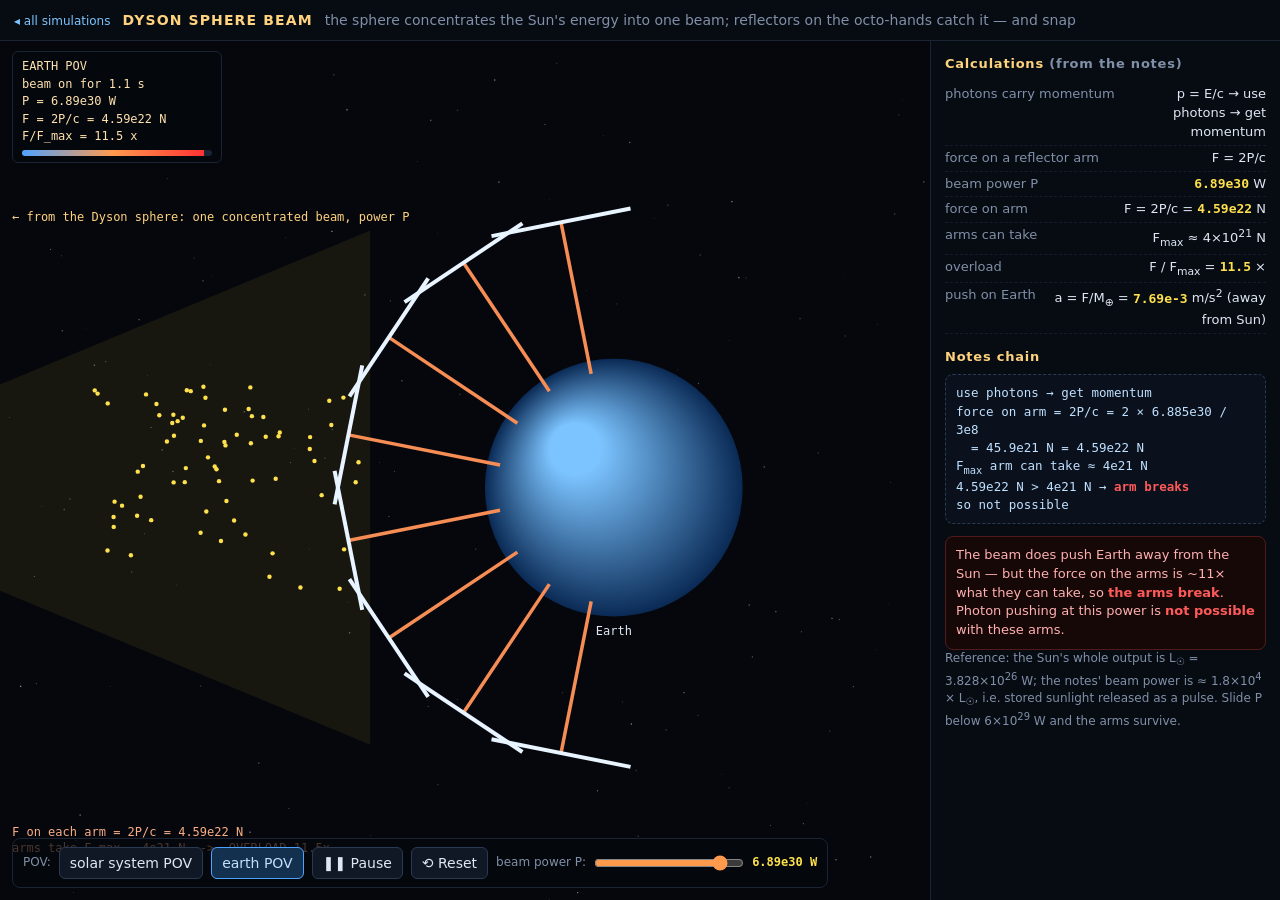
==== dyson-sphere/index.html @ d4cb7617 "Add two standalone sims (hydrogen-collecting-disk, dyson-sphere) + hub page - hydrogen-collecting-di" ====
<!doctype html>
<html lang="en">
<head>
<meta charset="utf-8" />
<meta name="viewport" content="width=device-width, initial-scale=1" />
<title>Sim 3 · Dyson Sphere Beam — OCTO-EARTH</title>
<link rel="stylesheet" href="style.css" />
</head>
<body>
<header>
  <a class="home" href="../index.html">◂ all simulations</a>
  <b>DYSON SPHERE BEAM</b>
  <span class="dim">the sphere concentrates the Sun's energy into one beam; reflectors on the octo-hands catch it — and snap</span>
</header>

<main>
  <section id="stage">
    <canvas id="cv"></canvas>
    <div id="hud" class="mono"></div>
    <div id="controls">
      <span class="lbl">POV:</span>
      <button id="povSolar" class="pov">solar system POV</button>
      <button id="povEarth" class="pov active">earth POV</button>
      <button id="btnPlay">❚❚ Pause</button>
      <button id="btnReset">⟲ Reset</button>
      <span class="lbl">beam power P:</span>
      <input id="pow" type="range" min="26" max="31.5" step="0.01" value="30.838" />
      <b id="powLbl" class="mono"></b>
    </div>
  </section>

  <aside id="calc">
    <h3>Calculations <span class="dim">(from the notes)</span></h3>

    <div class="row"><span class="k">photons carry momentum</span><span class="v">p = E/c → use photons → get momentum</span></div>
    <div class="row"><span class="k">force on a reflector arm</span><span class="v">F = 2P/c</span></div>
    <div class="row"><span class="k">beam power P</span><span class="v"><b id="cP"></b> W</span></div>
    <div class="row"><span class="k">force on arm</span><span class="v">F = 2P/c = <b id="cF"></b> N</span></div>
    <div class="row"><span class="k">arms can take</span><span class="v">F<sub>max</sub> ≈ 4×10<sup>21</sup> N</span></div>
    <div class="row"><span class="k">overload</span><span class="v">F / F<sub>max</sub> = <b id="cR"></b> ×</span></div>
    <div class="row"><span class="k">push on Earth</span><span class="v">a = F/M<sub>⊕</sub> = <b id="cA"></b> m/s<sup>2</sup> (away from Sun)</span></div>

    <h3>Notes chain</h3>
    <div class="notechain mono">
      use photons → get momentum<br />
      force on arm = 2P/c = 2 × 6.885e30 / 3e8<br />
      &nbsp;&nbsp;= 45.9e21 N = 4.59e22 N<br />
      F<sub>max</sub> arm can take ≈ 4e21 N<br />
      4.59e22 N &gt; 4e21 N → <b>arm breaks</b><br />
      so not possible
    </div>

    <div id="verdict">The beam does push Earth away from the Sun — but the force on the arms is
      ~11× what they can take, so <b>the arms break</b>. Photon pushing at this power is
      <b>not possible</b> with these arms.</div>
    <div class="dim small">Reference: the Sun's whole output is L<sub>☉</sub> = 3.828×10<sup>26</sup> W;
      the notes' beam power is ≈ 1.8×10<sup>4</sup> × L<sub>☉</sub>, i.e. stored sunlight released as a pulse.
      Slide P below 6×10<sup>29</sup> W and the arms survive.</div>
  </aside>
</main>
<script src="sim.js"></script>
</body>
</html>
---- dyson-sphere/style.css ----
* { box-sizing: border-box; margin: 0; padding: 0; }
html, body { height: 100%; }
body {
  background: #05070c; color: #dfe7f3;
  font: 14px/1.45 system-ui, -apple-system, "Segoe UI", Roboto, sans-serif;
  display: flex; flex-direction: column; overflow: hidden;
}
.mono { font-family: ui-monospace, SFMono-Regular, Menlo, Consolas, monospace; }
.small { font-size: 12px; }
.dim { color: #8090a8; }

header {
  display: flex; align-items: baseline; gap: 12px; flex-wrap: wrap;
  padding: 10px 14px; border-bottom: 1px solid #1b2434; background: #070b12;
}
header b { letter-spacing: .08em; color: #ffd27f; }
.home { color: #7cc4ff; text-decoration: none; font-size: 12px; }
.home:hover { text-decoration: underline; }

main { flex: 1; display: flex; min-height: 0; }
#stage { flex: 1; position: relative; min-width: 0; }
#cv { width: 100%; height: 100%; display: block; }

#hud {
  position: absolute; top: 10px; left: 12px; pointer-events: none;
  background: rgba(5, 7, 12, .72); border: 1px solid #1b2434; border-radius: 6px;
  padding: 6px 9px; font-size: 12px; white-space: pre-line; color: #ffe1b0;
}
#hud .bar { display: block; width: 190px; height: 6px; background: #1b2434; border-radius: 3px; margin-top: 5px; overflow: hidden; }
#hud .bar i { display: block; height: 100%; width: 0%; background: linear-gradient(90deg, #4fa3ff, #ff9a4d, #ff3333); }
#controls {
  position: absolute; left: 12px; bottom: 12px; display: flex; gap: 8px; align-items: center; flex-wrap: wrap;
  background: rgba(5, 7, 12, .72); border: 1px solid #1b2434; border-radius: 8px; padding: 8px 10px; max-width: calc(100% - 24px);
}
button {
  background: #101826; color: #dfe7f3; border: 1px solid #2a3a52; border-radius: 6px;
  padding: 5px 10px; font: inherit; cursor: pointer;
}
button:hover { border-color: #4fa3ff; }
button.pov.active { background: #14304f; border-color: #4fa3ff; color: #bfe0ff; }
.lbl { font-size: 12px; color: #8090a8; }
#pow { width: 150px; accent-color: #ff9a4d; }
#powLbl { color: #ffe14d; font-size: 12px; }

#calc {
  width: 350px; border-left: 1px solid #1b2434; background: #070b12;
  padding: 14px; overflow-y: auto;
}
#calc h3 { font-size: 13px; letter-spacing: .06em; color: #ffd27f; margin: 14px 0 8px; }
#calc h3:first-child { margin-top: 0; }
.row { display: flex; justify-content: space-between; gap: 10px; padding: 3px 0; border-bottom: 1px dashed #141d2c; font-size: 13px; }
.row .k { color: #8090a8; white-space: nowrap; }
.row .v { text-align: right; }
.row b { color: #ffe14d; font-family: ui-monospace, Menlo, Consolas, monospace; font-weight: 600; }
.notechain {
  font-size: 12.5px; background: #0b111c; border: 1px dashed #2a3a52; border-radius: 8px;
  padding: 9px 10px; color: #bfe0ff;
}
.notechain b { color: #ff5a5a; }
#verdict {
  margin-top: 12px; padding: 9px 10px; border: 1px solid #521b1b; border-radius: 8px;
  background: #170808; color: #ffb0b0; font-size: 13px;
}
#verdict b { color: #ff5a5a; }
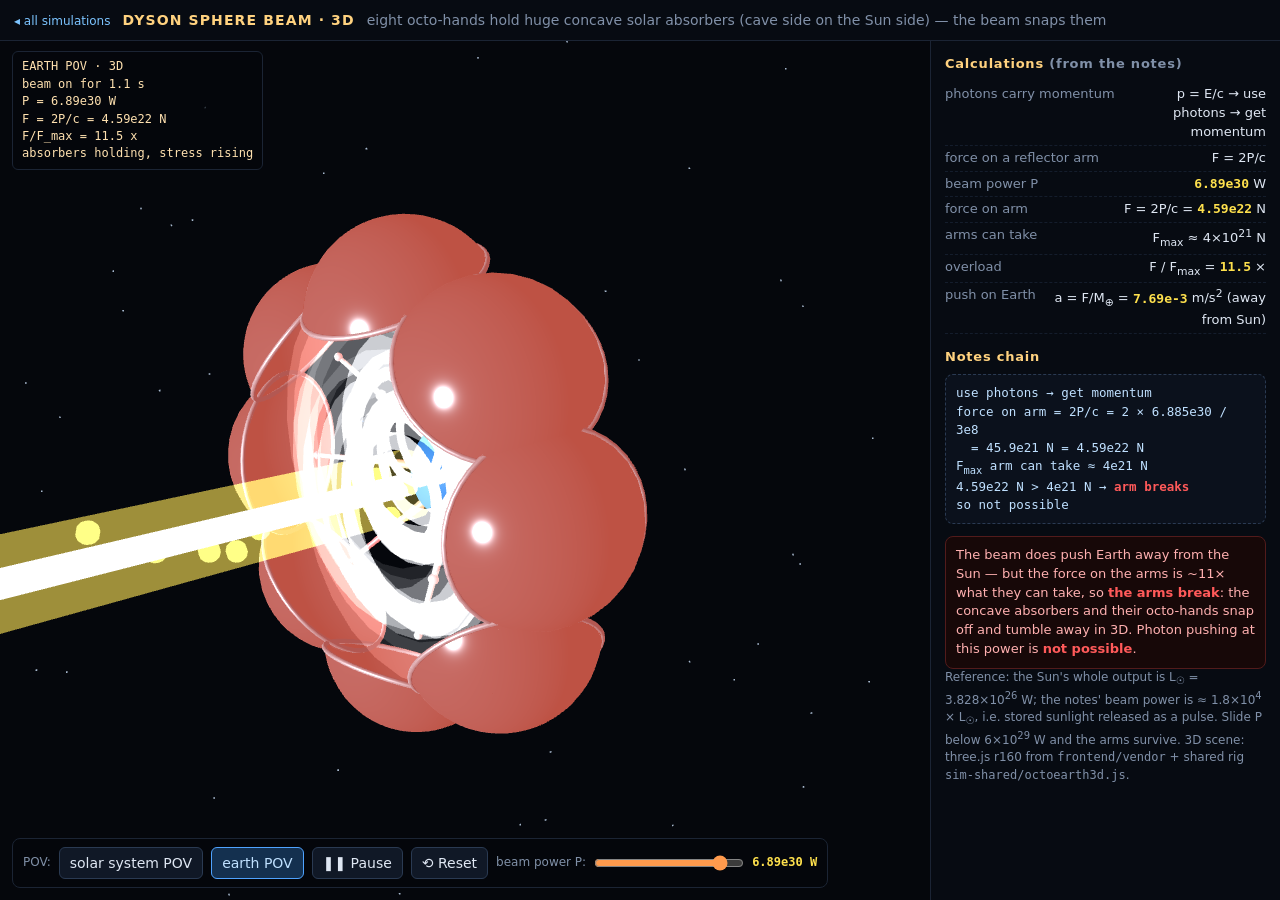
==== commit 6f8403ed: "Rebuild sims 2 & 3 in full 3D with shared octo-arm rig - sim-shared/octoearth3d.js: reusable OCTO-EA" ====
--- a/dyson-sphere/index.html
+++ b/dyson-sphere/index.html
@@ -3,20 +3,21 @@
 <head>
 <meta charset="utf-8" />
 <meta name="viewport" content="width=device-width, initial-scale=1" />
-<title>Sim 3 · Dyson Sphere Beam — OCTO-EARTH</title>
+<title>Sim 3 · Dyson Sphere Beam (3D) — OCTO-EARTH</title>
 <link rel="stylesheet" href="style.css" />
 </head>
 <body>
 <header>
   <a class="home" href="../index.html">◂ all simulations</a>
-  <b>DYSON SPHERE BEAM</b>
-  <span class="dim">the sphere concentrates the Sun's energy into one beam; reflectors on the octo-hands catch it — and snap</span>
+  <b>DYSON SPHERE BEAM · 3D</b>
+  <span class="dim">eight octo-hands hold huge concave solar absorbers (cave side on the Sun side) — the beam snaps them</span>
 </header>
 
 <main>
   <section id="stage">
     <canvas id="cv"></canvas>
     <div id="hud" class="mono"></div>
+    <div id="stamp" class="mono"></div>
     <div id="controls">
       <span class="lbl">POV:</span>
       <button id="povSolar" class="pov">solar system POV</button>
@@ -51,13 +52,14 @@
     </div>
 
     <div id="verdict">The beam does push Earth away from the Sun — but the force on the arms is
-      ~11× what they can take, so <b>the arms break</b>. Photon pushing at this power is
-      <b>not possible</b> with these arms.</div>
+      ~11× what they can take, so <b>the arms break</b>: the concave absorbers and their octo-hands
+      snap off and tumble away in 3D. Photon pushing at this power is <b>not possible</b>.</div>
     <div class="dim small">Reference: the Sun's whole output is L<sub>☉</sub> = 3.828×10<sup>26</sup> W;
       the notes' beam power is ≈ 1.8×10<sup>4</sup> × L<sub>☉</sub>, i.e. stored sunlight released as a pulse.
-      Slide P below 6×10<sup>29</sup> W and the arms survive.</div>
+      Slide P below 6×10<sup>29</sup> W and the arms survive. 3D scene: three.js r160 from
+      <code>frontend/vendor</code> + shared rig <code>sim-shared/octoearth3d.js</code>.</div>
   </aside>
 </main>
-<script src="sim.js"></script>
+<script type="module" src="sim.js"></script>
 </body>
 </html>
--- a/dyson-sphere/style.css
+++ b/dyson-sphere/style.css
@@ -62,3 +62,11 @@
   background: #170808; color: #ffb0b0; font-size: 13px;
 }
 #verdict b { color: #ff5a5a; }
+
+#stamp {
+  position: absolute; top: 9%; left: 50%; transform: translateX(-50%);
+  display: none; background: rgba(5, 7, 12, .86); border: 1.5px solid #ff5a5a; border-radius: 8px;
+  padding: 10px 16px; font-size: 13px; color: #ffb0b0; text-align: center;
+  pointer-events: none; max-width: 82%; line-height: 1.6;
+}
+#stamp.show { display: block; }
